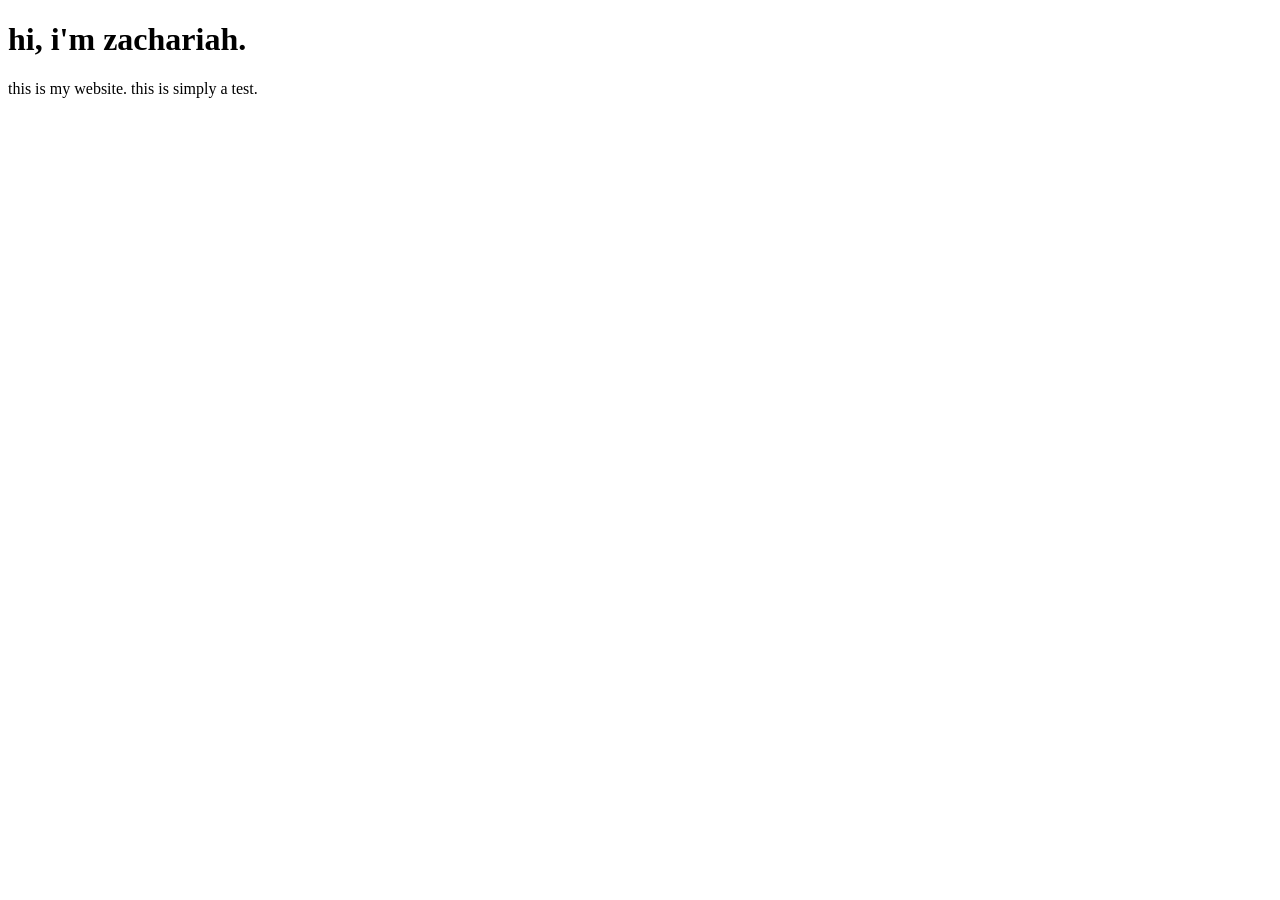
==== index.html @ d4d66e4e "creating index as a test" ====
<!DOCTYPE html>
<html lang="en">
<head>
    <meta charset="UTF-8">
    <meta name="viewport" content="width=device-width, initial-scale=1.0">
    <title>Zachariah</title>
</head>
<body>
    <h1>hi, i'm zachariah.</h1>
    <p>this is my website. this is simply a test.</p>
</body>
</html>
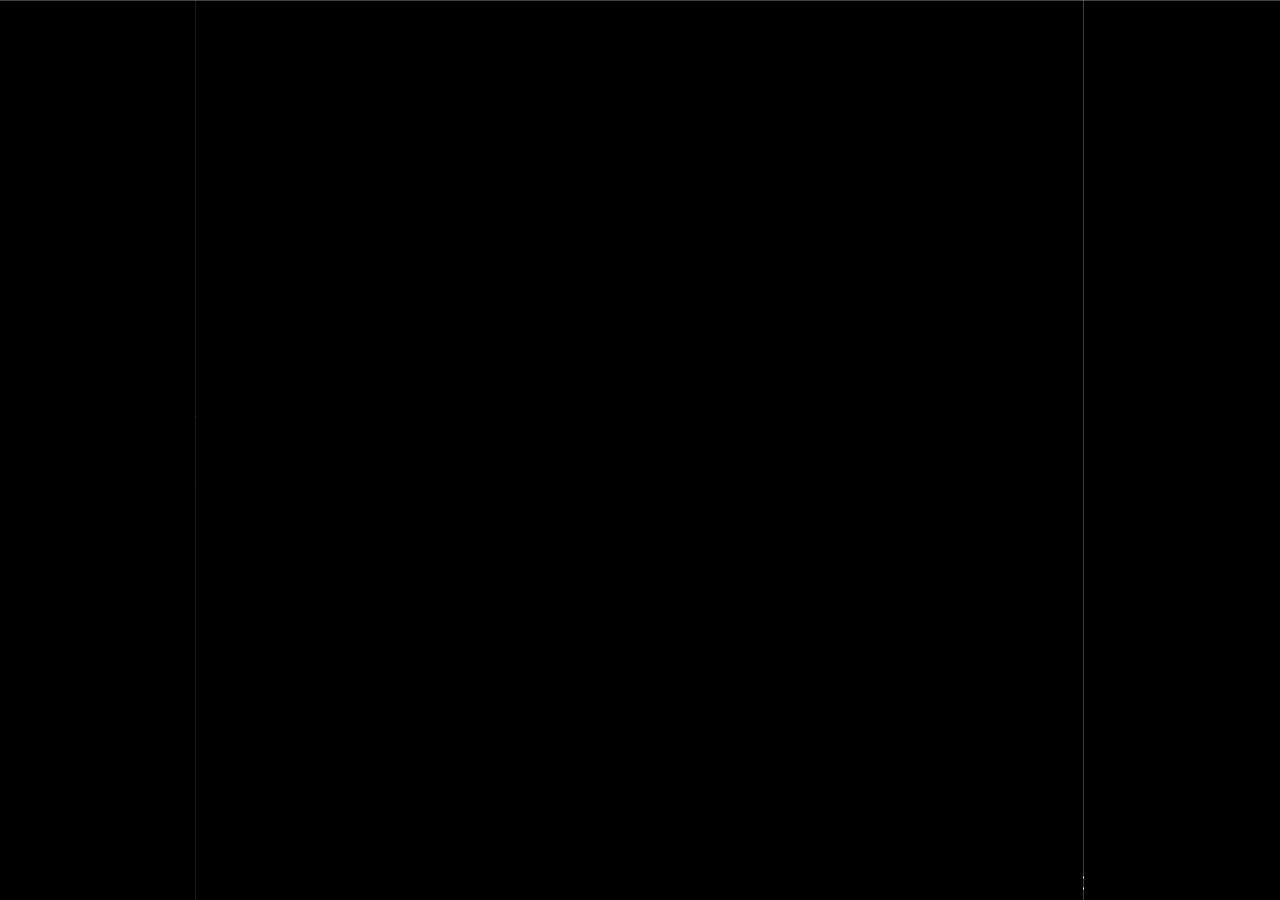
==== commit 82458e86: "Build responsive eclipse landing page from Figma" ====
--- a/index.html
+++ b/index.html
@@ -1,12 +1,42 @@
-<!DOCTYPE html>
-<html lang="en">
+<!doctype html>
+<html lang="zh-CN">
 <head>
-    <meta charset="UTF-8">
-    <meta name="viewport" content="width=device-width, initial-scale=1.0">
-    <title>Zachariah</title>
+  <meta charset="utf-8">
+  <meta name="viewport" content="width=device-width, initial-scale=1, viewport-fit=cover">
+  <meta name="theme-color" content="#202020">
+  <meta name="description" content="Zachariah 的个人网站。">
+  <title>Zachariah</title>
+  <link rel="icon" href="data:,">
+  <link rel="stylesheet" href="assets/fonts/sarasa.css">
+  <link rel="stylesheet" href="styles.css">
+  <script src="layout.js" defer></script>
 </head>
 <body>
-    <h1>hi, i'm zachariah.</h1>
-    <p>this is my website. this is simply a test.</p>
+  <main class="landing" aria-label="Zachariah 的个人网站首页">
+    <canvas class="composite" aria-hidden="true"></canvas>
+    <div class="scene" aria-hidden="true">
+      <div class="eclipses" data-figma-node="2001:9">
+        <img class="eclipse upper" src="assets/eclipse-upper.png" width="1272" height="852" alt="" draggable="false">
+        <img class="eclipse left" src="assets/eclipse-left.png" width="1218" height="816" alt="" draggable="false">
+        <img class="eclipse right" src="assets/eclipse-right.png" width="1218" height="816" alt="" draggable="false">
+        <img class="eclipse lower" src="assets/eclipse-lower.png" width="1218" height="816" alt="" draggable="false">
+        <img class="eclipse center" src="assets/eclipse-center.png" width="1218" height="816" alt="" draggable="false">
+      </div>
+      <img class="eclipse center center-overlay dodge" data-figma-node="2002:35" src="assets/eclipse-center.png" width="1218" height="816" alt="" draggable="false">
+      <img class="spectrum dodge" src="assets/spectrum.svg" width="1936" height="1294" alt="" draggable="false">
+      <img class="circles" src="assets/circles.svg" width="2527" height="3994" alt="" draggable="false">
+      <img class="crosshair" src="assets/crosshair.svg" width="3840.55" height="2563.42" alt="" draggable="false">
+    </div>
+    <h1 class="wordmark dodge">
+      <span class="visually-hidden">Zachariah</span>
+      <img src="assets/wordmark.svg" width="846" height="201" alt="" aria-hidden="true" draggable="false">
+    </h1>
+    <a class="enter dodge" href="home.html" aria-label="点击进入">
+      <img src="assets/enter.svg" width="541" height="101" alt="" aria-hidden="true" draggable="false">
+    </a>
+    <footer class="license dodge">
+      <span class="license-prefix">除非另有说明，本页面的内容遵循 </span><a href="https://creativecommons.org/licenses/by-nc-sa/4.0/deed.zh-hans" rel="license">CC BY-NC-SA 4.0 协议。</a>
+    </footer>
+  </main>
 </body>
 </html>
--- a/styles.css
+++ b/styles.css
@@ -0,0 +1,155 @@
+:root {
+  color-scheme: dark;
+  font-family: "Sarasa Gothic SC", sans-serif;
+  background: #202020;
+  color: #d9d9d9;
+  --scene-scale: .4;
+  --type-scale: .4;
+}
+* { box-sizing: border-box; }
+html, body { margin: 0; min-width: 280px; }
+body { background: #000 url("assets/grain.png") repeat; }
+a { color: inherit; }
+.landing {
+  position: relative;
+  isolation: isolate;
+  width: 100%;
+  height: 100vh;
+  height: 100svh;
+  min-height: 320px;
+  overflow: hidden;
+  background: #000 url("assets/grain.png") repeat;
+}
+/* A single 3840 × 2560 coordinate system keeps the eclipse, beam and
+   crosshair aligned. Only the viewport crop changes on wider screens. */
+.scene {
+  position: absolute;
+  width: 3840px;
+  height: 2560px;
+  left: 50%;
+  top: 50%;
+  transform: translate(-50%, -50%) scale(var(--scene-scale));
+  pointer-events: none;
+  /* This backdrop belongs inside the transformed stacking context, so the
+     eclipse group has the correct background for its color-dodge blend. */
+  background: #000 url("assets/grain.png") repeat;
+  background-size: var(--grain-period, 1280px) var(--grain-period, 1280px);
+}
+.scene img { position: absolute; display: block; max-width: none; }
+.dodge { mix-blend-mode: color-dodge; }
+/* Group opacity is applied once, after compositing all five images.
+   Central eclipse is then repeated outside the group at full opacity. */
+.eclipses { position: absolute; inset: 0; opacity: .5; mix-blend-mode: color-dodge; }
+.upper { left: 264px; top: -170px; }
+.left { left: 799px; top: 360px; }
+.right { left: 1823px; top: 1384px; }
+.lower { left: 2335px; top: 1869px; }
+.center { left: 1299px; top: 874px; }
+.spectrum { left: 1912px; top: 1274px; }
+.circles { left: 656px; top: -717px; }
+.crosshair { left: -.27px; top: 0; }
+/* Exported SVGs retain their natural dimensions, including filter padding.
+   Their wrappers and transforms scale the original artwork uniformly. */
+.wordmark {
+  position: absolute;
+  margin: 0;
+  left: max(12px, 1.380208vw);
+  top: 50%;
+  width: calc(746px * var(--type-scale));
+  height: calc(101px * var(--type-scale));
+  transform: translateY(-50%);
+  pointer-events: none;
+}
+.wordmark img {
+  position: absolute;
+  left: calc(-50px * var(--type-scale));
+  top: calc(-50px * var(--type-scale));
+  transform: scale(var(--type-scale));
+  transform-origin: top left;
+  max-width: none;
+}
+.enter {
+  position: absolute;
+  right: max(6px, .442708vw);
+  top: 50%;
+  width: calc(541px * var(--type-scale));
+  height: max(44px, calc(101px * var(--type-scale)));
+  transform: translateY(-50%);
+  display: flex;
+  align-items: center;
+  text-decoration: none;
+  -webkit-tap-highlight-color: transparent;
+}
+.enter img {
+  position: absolute;
+  top: 50%;
+  left: 0;
+  margin-top: calc(-50.5px * var(--type-scale));
+  transform: scale(var(--type-scale));
+  transform-origin: top left;
+  max-width: none;
+}
+.enter:focus-visible { outline: 1px solid #eee; outline-offset: 10px; }
+.license {
+  position: absolute;
+  right: max(8px, env(safe-area-inset-right));
+  bottom: max(4px, env(safe-area-inset-bottom));
+  max-width: calc(100% - 24px);
+  font-size: clamp(12px, 1.5625vw, 24px);
+  line-height: 1.3;
+  letter-spacing: -.05em;
+  text-align: right;
+}
+.license a { text-decoration: none; }
+.license a:hover, .license a:focus-visible { text-decoration: underline; text-underline-offset: .2em; }
+.visually-hidden {
+  position: absolute;
+  width: 1px;
+  height: 1px;
+  padding: 0;
+  margin: -1px;
+  overflow: hidden;
+  clip-path: inset(50%);
+  white-space: nowrap;
+  border: 0;
+}
+@media (max-aspect-ratio: 4/5) {
+  .wordmark { top: max(56px, 12%); left: 50%; transform: translate(-50%, -50%); }
+  .enter { top: auto; bottom: max(84px, 14%); left: 50%; right: auto; transform: translateX(-50%); }
+  .license { right: max(16px, env(safe-area-inset-right)); left: max(16px, env(safe-area-inset-left)); bottom: max(18px, env(safe-area-inset-bottom)); text-align: center; font-size: 12px; line-height: 1.65; }
+  .upper { left: 954px; top: 110px; }
+  .left { left: 1099px; top: 550px; }
+  .right { left: 1523px; top: 1294px; }
+  .lower { left: 1615px; top: 1669px; }
+}
+@media (max-height: 450px) and (min-aspect-ratio: 4/5) {
+  .license { font-size: 11px; }
+}
+@media (forced-colors: active) {
+  .enter:focus-visible { outline: 2px solid LinkText; }
+  .enter { forced-color-adjust: none; }
+}
+/* The destination is deliberately a simple temporary page. */
+.placeholder { min-height: 100vh; min-height: 100svh; display: grid; place-items: center; padding: 32px; text-align: center; }
+.placeholder h1 { font-size: clamp(22px, 4vw, 32px); font-weight: 400; margin: 0 0 20px; }
+.placeholder p { font-size: 15px; line-height: 1.9; margin: 0 0 28px; }
+.placeholder a { font-size: 14px; text-underline-offset: .4em; }
+.composite { position: absolute; inset: 0; width: 100%; height: 100%; pointer-events: none; }
+.license { display: flex; flex-wrap: wrap; justify-content: flex-end; }
+.license a, .license-prefix { white-space: nowrap; }
+.landing.rendered .scene { visibility: hidden; }
+.landing.rendered .wordmark img, .landing.rendered .enter img { visibility: hidden; }
+.landing.rendered .license { color: transparent; mix-blend-mode: normal; }
+.landing.rendered .enter { mix-blend-mode: normal; }
+.landing.rendered .license a:focus-visible { outline: 1px solid #eee; outline-offset: 4px; }
+.landing.rendered .license a:hover { box-shadow: 0 1px 0 #999; }
+@media (max-aspect-ratio: 4/5) {
+  .license { justify-content: center; }
+  .license-prefix { width: 100%; }
+}
+@media (forced-colors: active) {
+  .landing.rendered .composite { display: none; }
+  .landing.rendered .license { color: CanvasText; }
+  .landing.rendered .enter::after { content: "点击进入 →"; color: LinkText; font-size: 20px; }
+  .landing.rendered .wordmark::after { content: "Zachariah"; color: CanvasText; font-size: 24px; }
+}
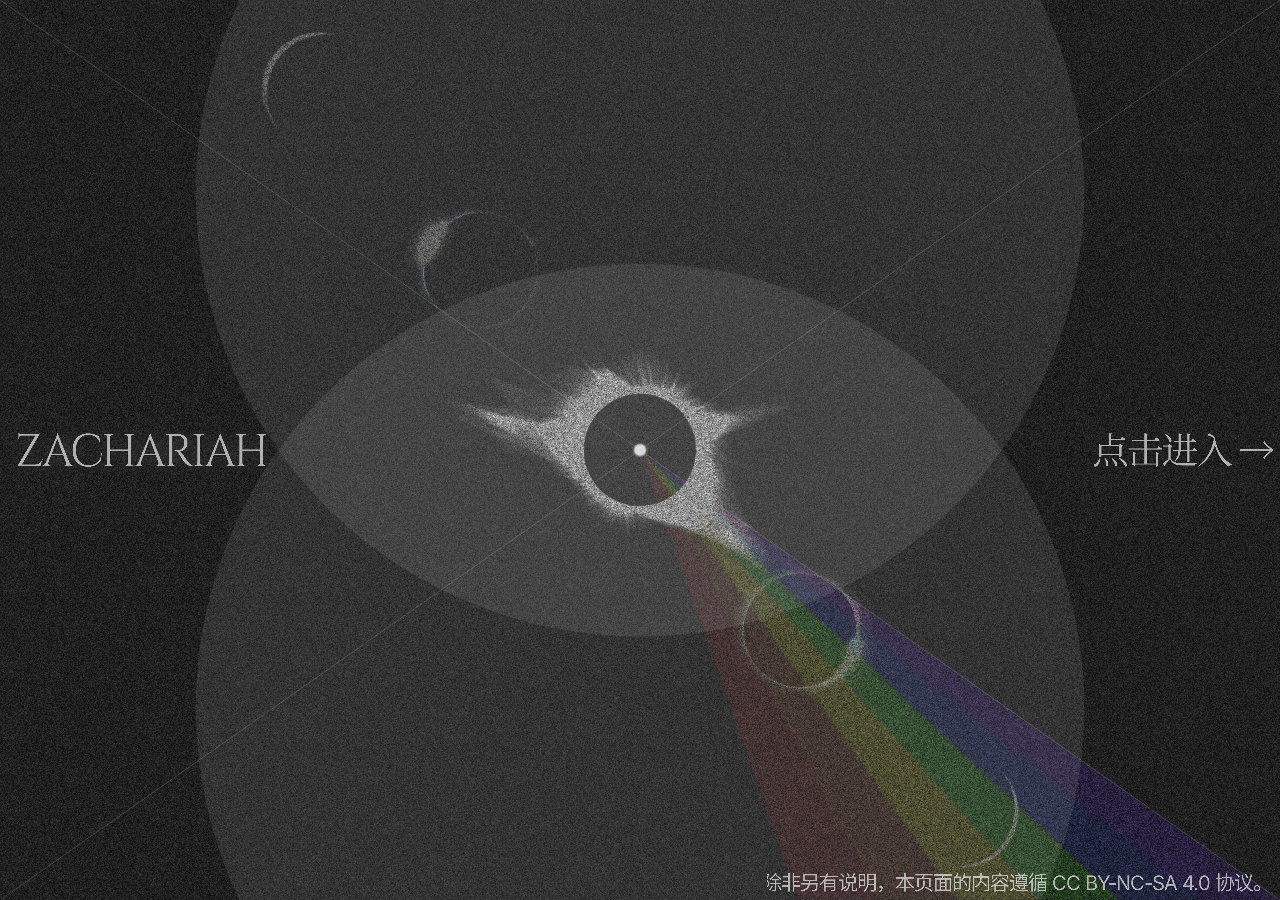
==== commit 00622cc1: "Fit composition to viewport and soften grain" ====
--- a/index.html
+++ b/index.html
@@ -8,8 +8,9 @@
   <title>Zachariah</title>
   <link rel="icon" href="data:,">
   <link rel="stylesheet" href="assets/fonts/sarasa.css">
-  <link rel="stylesheet" href="styles.css">
-  <script src="layout.js" defer></script>
+  <link rel="stylesheet" href="styles.css?v=2">
+  <script src="geometry.js?v=2" defer></script>
+  <script src="layout.js?v=2" defer></script>
 </head>
 <body>
   <main class="landing" aria-label="Zachariah 的个人网站首页">
--- a/assets/fonts/sarasa.css
+++ b/assets/fonts/sarasa.css
@@ -0,0 +1,27 @@
+/* Service and Built By: ZeoSeven https://zeoseven.com
+Generated By cn-font-split https://www.npmjs.com/package/cn-font-split
+CopyrightNotice Copyright (c) 2015-2025, Renzhi Li (aka. Belleve Invis, belleve@typeof.net). Portions Copyright (c) 2016 The Inter Project Authors. Portions Copyright (c) 2014-2021 Adobe Systems Incorporated (http://www.adobe.com/). Portions Copyright (c) 2012 Google Inc.
+FontFamilyName Sarasa Gothic SC
+FontFamilyName 更纱黑体 SC
+FontSubfamilyName Regular
+FullFontName Sarasa Gothic SC
+FullFontName 更纱黑体 SC
+PostScriptFontName Sarasa-Gothic-SC-Regular
+TypographicFamilyName Sarasa Gothic SC
+TypographicFamilyName 更纱黑体 SC
+TypographicSubfamilyName Regular
+UniqueFontID Sarasa Gothic SC Regular
+UniqueFontID 更纱黑体 SC Regular
+VersionString Version 1.0.36; ttfautohint (v1.8.4) */
+
+@font-face{font-family:"Sarasa Gothic SC";src:url("./ee97c4e06908896a.woff2")format("woff2");font-style:normal;font-display:swap;font-weight:400;unicode-range:U+4E01,U+4E39,U+4E43,U+4E4C,U+4E95,U+4EC1,U+4ED3,U+4EF2,U+4EFF,U+4F0A,U+4F0D,U+4F0F,U+4F19,U+4F26,U+4F38,U+503E,U+5141,U+51B0,U+51E1,U+51FD,U+520A,U+52D2,U+52E4,U+5348,U+5375,U+5385,U+5409,U+5434,U+54A8,U+54C8,U+5531,U+5708,U+5723,U+5766,U+585E,U+5899,U+58A8,U+58C1,U+58EE,U+594F,U+5976,U+5987-5988,U+5B8F,U+5BD2,U+5C3E,U+5CA9,U+5CB8,U+5D07,U+5E84,U+5E86,U+5F1F,U+5F90,U+5F92,U+5FD8,U+5FE0,U+5FFD,U+6050,U+6089,U+60CA,U+61C2,U+622A,U+624E,U+6270,U+6291,U+62D2,U+62D4,U+6316,U+6389,U+6398,U+63F4,U+641C,U+6469,U+6562,U+656C,U+65CB,U+664B,U+6670,U+6682,U+6696-6697,U+6717,U+6731,U+675C,U+67F1,U+6846,U+6881,U+6A2A,U+6CE1,U+6CFD,U+6D1B,U+6D1E,U+6D25,U+6D59,U+6D6A,U+6D6E,U+6D82,U+6DB5,U+6DE1,U+6E21,U+6ED1,U+6F0F,U+6FB3,U+7070,U+70BC,U+7206,U+7267,U+73CD,U+73E0,U+74E6,U+7518,U+758F,U+7686,U+76DF,U+79E6,U+7ADF,U+7AF9,U+7BB1,U+7C4D,U+7EA4,U+7EB5,U+8010,U+8015,U+8033,U+8083,U+808C,U+80AF,U+80BE,U+80C3,U+80C6,U+80E1,U+80F6,U+80F8,U+8102,U+811A,U+8154,U+8179-817A,U+81E3,U+82AF,U+8350,U+83AB,U+8463,U+84DD,U+8584,U+866B,U+8A89,U+8BAF,U+8BC8,U+8BE6,U+8C0B,U+8C10,U+8C31,U+8C37,U+8C8C,U+8D21,U+8D4B,U+8D4F,U+8D56,U+8DC3,U+8DD1,U+8DF3,U+8F68,U+8F74,U+8F96,U+8FA9,U+8FCE,U+8FD4,U+8FEB,U+9003,U+9006,U+903B,U+906D,U+90A6,U+950B,U+95F2,U+9675,U+97E9,U+9897,U+9910,U+996D,U+9970,U+9A97,U+9C81,U+9EBB,U+9ED8;}
+@font-face{font-family:"Sarasa Gothic SC";src:url("./da750df77bd60ae4.woff2")format("woff2");font-style:normal;font-display:swap;font-weight:400;unicode-range:U+4E1D,U+4E3D,U+4E58-4E59,U+4E71,U+4E73,U+4EAE,U+4F1F,U+4F2F,U+4F73,U+4FC4,U+4FD7,U+500D,U+5012,U+517C,U+51AC,U+51C0,U+51DD,U+51ED,U+523A,U+52C7,U+53EC,U+541B,U+5428,U+54F2,U+552F,U+5706,U+5740,U+5750,U+5851,U+5854,U+590F,U+591C,U+594B,U+5965,U+5B59,U+5B87,U+5C3F,U+5C4A,U+5C65,U+5C97,U+5C9B,U+5CF0,U+5DDD,U+5DE7,U+5E2D,U+5E78,U+5E97,U+5F03,U+5F39,U+5F7B,U+5FC6,U+6000,U+6015,U+6062,U+6076,U+60E0,U+6167,U+6263,U+626C,U+6276,U+62BC-62BD,U+62CD,U+62D3,U+632F,U+6444,U+6491,U+654F,U+65D7,U+65E6,U+66B4,U+66FF,U+670B,U+672B,U+6740,U+6768,U+68A6,U+68B0,U+68EE,U+695A,U+6B32,U+6B96,U+6BEB,U+6C9F,U+6CBF,U+6CE5,U+6D01,U+6D17,U+6D53,U+6DA6,U+6DA8,U+6E20,U+6E7E-6E7F,U+6EB6,U+6F6E,U+706D,U+706F,U+70E7,U+7164,U+7259,U+7262,U+7389,U+73A9,U+7537,U+7624,U+76D0,U+76DB,U+76FE,U+7761,U+77DB,U+77FF,U+788D,U+78C1,U+79CB,U+79D8,U+7B79,U+7C89,U+7C92,U+7CAE,U+7EA0,U+7EAF,U+7ED5,U+7ED8,U+7EEA,U+7F18,U+7F34,U+7F72,U+7FFB,U+809D,U+80A0,U+80BF,U+80DC,U+810F,U+8150,U+821E,U+82D7,U+8377,U+8499,U+8857,U+8863,U+88C2,U+8BBC,U+8BD1,U+8BDA,U+8BFA,U+8C01,U+8C22,U+8D26,U+8D34,U+8D54,U+8D5B,U+8D75,U+8F85-8F86,U+8FC1,U+8FC5,U+8FF9,U+9012,U+904D,U+9075,U+9192,U+91CE,U+95ED,U+9634,U+9677,U+9694,U+96E8,U+96F7,U+9707,U+9875-9876,U+989C,U+9A71,U+9A76,U+9A7E,U+9C9C,U+9F84;}
+@font-face{font-family:"Sarasa Gothic SC";src:url("./e4a4bfb9522927e5.woff2")format("woff2");font-style:normal;font-display:swap;font-weight:400;unicode-range:U+4E4F,U+4EA1,U+4EA6,U+4EEA,U+4F11,U+4F34,U+4F5B,U+4FA7,U+4FB5,U+504F,U+518C,U+51A0,U+51B7,U+521A,U+5238,U+5267,U+52AA,U+5356,U+5377,U+539A,U+53EB,U+53F6,U+5417,U+542F,U+5448,U+547C,U+559C,U+574F,U+586B,U+5947,U+5956,U+59D3,U+5A01,U+5A5A,U+5A92,U+5B54,U+5B63,U+5B81,U+5B8B,U+5B9C,U+5BAB,U+5BBD,U+5BFB,U+5C01,U+5C0A,U+5C1A,U+5C24,U+5C3C,U+5C4B,U+5DF4,U+5E45,U+5E8A,U+5E9F,U+5EA7,U+5F31,U+5F69,U+5FAA,U+60A8,U+60EF,U+6162,U+620F,U+6293,U+6298,U+62B5,U+62DB,U+62DF,U+62E5,U+62FF,U+6311,U+63CF,U+65E7,U+6620,U+665A,U+675F,U+6863,U+6865,U+697C,U+6B22,U+6B4C,U+6B8A-6B8B,U+6BD5,U+6BDB,U+6C0F,U+6C38,U+6C60,U+6C89,U+6C99,U+6CDB,U+6D0B,U+6DF7,U+6E56,U+6F5C,U+7075,U+707E,U+708E,U+70C8,U+70DF,U+7126,U+71C3,U+725B,U+7530,U+7591,U+764C,U+7687,U+76D8,U+786C,U+78B3,U+793C,U+7956,U+7981,U+79C0-79C1,U+79DF,U+7A7F,U+7CD6,U+7D2F,U+7E41,U+7EB7-7EB8,U+7F13,U+8017,U+8089,U+80A5,U+80BA,U+8109,U+819C,U+8239,U+82E6,U+8336,U+8363,U+83CC,U+83DC,U+86CB,U+88C1,U+8986,U+89E6,U+8BBF,U+8BCA,U+8BE2,U+8BF8,U+8C13,U+8D25,U+8D2F,U+8D35,U+8D8B,U+8DDD,U+8DDF,U+8DE8,U+8F6E,U+8F91,U+900F,U+9014,U+9274,U+949F,U+94A2,U+955C,U+95FB,U+963B,U+963F,U+9646,U+9648,U+9690,U+96C4,U+96F6,U+9732,U+987E,U+996E,U+9986,U+9C7C,U+9F13,U+9F50;}
+@font-face{font-family:"Sarasa Gothic SC";src:url("./3fe9dd911f8fb19b.woff2")format("woff2");font-style:normal;font-display:swap;font-weight:400;unicode-range:U+4E03,U+4E34,U+4E3E,U+4E88,U+4E91,U+4E9A,U+4EAB-4EAC,U+4EB2,U+4EBF,U+4ECB,U+4ECD,U+4ED8,U+4EE4,U+4EFD,U+4F24,U+4F59,U+4FC3,U+5019,U+516B,U+516D,U+5178,U+51FB,U+5224,U+534A,U+5360,U+536B,U+5370-5371,U+5374,U+53BF,U+53CC,U+53E6,U+542B-542C,U+5438,U+54EA,U+552E,U+56ED,U+56F0,U+56FA,U+58F0,U+592E,U+5973,U+5B98,U+5BA4,U+5BCC,U+5BDF,U+5C14,U+5C3D,U+5C45,U+5DDE,U+5DEE,U+5E95,U+5EAD,U+5F02,U+5F55,U+5F85,U+5FAE,U+5FD7,U+60A3,U+6258,U+6269,U+6279,U+6297,U+62C5,U+6325,U+635F,U+6362,U+63A2,U+63AA,U+64CD,U+65AF,U+65E9,U+661F,U+671B,U+671D,U+674E,U+677F,U+690D,U+6982,U+6B62,U+6B7B,U+6BCD,U+6BD2,U+6C49,U+6C61,U+6CB3,U+6CB9,U+6CE2,U+6E29,U+6F14,U+6FC0,U+706B,U+7231,U+7248,U+72EC,U+73ED,U+751A,U+7533,U+753B,U+7559,U+7565,U+75AB,U+75C7,U+773C,U+7763,U+77ED,U+7834,U+79FB,U+7A33,U+7A81,U+7AD9,U+7AEF,U+7B26,U+7B51,U+7B54,U+7C73,U+7D22,U+7D27,U+7EA2,U+7EAA,U+7EB3,U+7EC3,U+7EDD,U+7EE7,U+7EFC,U+7F16,U+7F3A,U+80DE,U+822C,U+826F,U+827A,U+8865,U+89C9,U+8BAD,U+8BC9,U+8BCD,U+8BD7,U+8D27,U+8D2D,U+8DF5,U+8F7B,U+8F7D,U+8F93,U+8FB9,U+8FDE,U+9001,U+9488,U+94F6,U+952E,U+9633,U+9636,U+969C,U+9752,U+989D,U+9EC4;}
+@font-face{font-family:"Sarasa Gothic SC";src:url("./cc0b9b2174b24a11.woff2")format("woff2");font-style:normal;font-display:swap;font-weight:400;unicode-range:U+4E14,U+4E25,U+4E50,U+4E61,U+4E89,U+4E92,U+4EC5,U+4ECA,U+4F17,U+4F4F,U+4FBF,U+4FEE,U+5065,U+50CF,U+5145,U+514B,U+514D,U+5174,U+5199,U+519B,U+51CF,U+51E0,U+5207,U+5217,U+521D,U+52A9,U+52B3,U+52BF,U+534E-534F,U+538B,U+53C8,U+53E4,U+53F7,U+5426,U+544A,U+5468,U+547D,U+5584,U+56E2,U+56F4,U+571F,U+5747,U+575A,U+57F9,U+58EB,U+591F,U+592A,U+5931,U+5934,U+59CB,U+59D4,U+5B69,U+5BA1-5BA2,U+5BB3,U+5BC6,U+5C40,U+5C5E,U+5E8F,U+5EB7,U+5F20,U+5F80-5F81,U+5FB7,U+5FEB,U+5FF5,U+623F,U+6253,U+6267,U+627F,U+62E9,U+62EC,U+6309,U+6392,U+6545,U+65CF,U+663E,U+666E-666F,U+667A,U+6750,U+6790,U+6797,U+67D0,U+67D3,U+6838,U+6B3E,U+6C5F,U+6E38,U+6EE1,U+70ED,U+7167,U+7247,U+738B,U+7403,U+7597,U+767D-767E,U+76CA,U+7701,U+771F,U+77F3,U+7840,U+79BB,U+79F0,U+7A0E,U+7AE0,U+7B80,U+7EC8,U+7EDC,U+7FA4,U+80A1,U+82B1,U+82F1,U+836F,U+83B7,U+843D,U+8840,U+88C5,U+89D2,U+8BB2,U+8BB8,U+8BDD,U+8BF7,U+8BFB,U+8D1F,U+8D22,U+8D70,U+8D85,U+8D8A,U+8DB3,U+8FDC,U+8FF0,U+9002,U+914D,U+9500,U+961F,U+964D,U+9650,U+9664,U+968F,U+9769,U+97F3,U+987B,U+9884,U+9996,U+9A6C;}
+@font-face{font-family:"Sarasa Gothic SC";src:url("./10e221a467b781b7.woff2")format("woff2");font-style:normal;font-display:swap;font-weight:400;unicode-range:U+4E07,U+4E1C,U+4E94,U+4EC0,U+4F18,U+4F4E,U+4F55,U+4F60,U+4F8B,U+4F9D,U+503C,U+513F,U+5149,U+515A,U+517B,U+518D,U+51B5,U+5212,U+529E-529F,U+5305,U+5317,U+533B,U+5347,U+5357,U+5373,U+5386,U+53BB,U+53C2,U+53E3,U+53F0,U+53F2,U+54CD,U+5668,U+56DE,U+56FE,U+57DF,U+5883,U+5907,U+590D,U+5B57,U+5B83,U+5C42,U+5C71,U+5E03,U+5E26,U+5E72,U+5E7F,U+5E9C,U+5F15,U+5F71,U+5F8B,U+5FC5,U+6218,U+6237,U+624D,U+628A,U+6295,U+62A4,U+63A7,U+6599,U+65AD,U+6613,U+672A,U+6751,U+6781,U+67E5,U+6821,U+6839,U+683C,U+6848,U+68C0,U+6A21,U+6B65,U+6BB5,U+6BCF,U+6CE8,U+6D4B,U+6D77,U+6D88,U+6DF1,U+6E05,U+72B6,U+7387,U+754C,U+76D1,U+76F4,U+795E,U+79EF,U+7A7A,U+7B56,U+7B97,U+7CBE,U+7D20,U+7EA6,U+7EC6-7EC7,U+7ED9,U+7EED,U+7EF4,U+7F6E,U+8001,U+804C,U+8054,U+81F4,U+8272,U+8303,U+8425,U+878D,U+897F,U+89C1,U+89C6,U+8A00,U+8BA9,U+8BAE,U+8BC4,U+8BD5,U+8BE5,U+8BED,U+8BFE,U+8C61,U+8D23,U+8D39,U+8F66,U+8FD1,U+9009,U+901F,U+90A3,U+91C7,U+9632,U+9645,U+9669,U+96BE,U+96C6,U+975E,U+98DF,U+9A8C;}
+@font-face{font-family:"Sarasa Gothic SC";src:url("./fede4c5de4e39c37.woff2")format("woff2");font-style:normal;font-display:swap;font-weight:400;unicode-range:U+4E13,U+4E16,U+4E24,U+4E48-4E49,U+4E60,U+4E66,U+4EA4,U+4EF6-4EF7,U+4EFB,U+4F20,U+4F9B,U+505A,U+5143,U+5148,U+5171,U+5177,U+519C,U+51B3,U+51C6,U+5219,U+521B,U+522B,U+5341,U+5355,U+539F,U+53CD,U+53D6-53D7,U+53EA,U+53F8,U+5404,U+540D,U+5411,U+5546,U+56DB,U+578B,U+57CE,U+589E,U+5904,U+5929,U+5B58,U+5B8C,U+5BB9,U+5BFC,U+5C11,U+5DF1-5DF2,U+5E08,U+5F88,U+6001,U+601D,U+603B,U+606F,U+60F3,U+611F,U+624B,U+62A5,U+6301,U+6307,U+63A5,U+63A8,U+652F,U+6536,U+6539,U+653E,U+6548,U+6574,U+65BD,U+6708,U+670D,U+6743,U+6761,U+6784,U+6837,U+6B21,U+6C14,U+6C42,U+6CA1,U+6CBB,U+6D41,U+6D4E,U+6E90,U+73AF,U+75C5,U+770B,U+7740,U+77E5,U+786E,U+793A,U+7A76,U+7C7B,U+7EA7,U+7EBF,U+7EC4,U+7F51,U+7F8E,U+8003,U+81F3,U+8282,U+88AB,U+89C2,U+8BA4,U+8BB0,U+8BBA,U+8BC1,U+8BC6,U+8C03,U+8D77,U+8DEF,U+8EAB,U+8F6C,U+8F83,U+8FBE,U+8FD0,U+8FD8,U+9020,U+9053,U+91CC,U+95E8,U+9662,U+9879,U+9886,U+98CE;}
+@font-face{font-family:"Sarasa Gothic SC";src:url("./69c98eff29ccaa34.woff2")format("woff2");font-style:normal;font-display:swap;font-weight:400;unicode-range:U+4E09,U+4E8B-4E8C,U+4E9B,U+4ECE,U+4ED6,U+4EE3,U+4F01,U+4F46,U+4F4D,U+4F7F,U+4FDD,U+4FE1,U+5165,U+516C,U+5185,U+5229,U+524D,U+52A0-52A1,U+533A,U+53CA,U+53D8,U+5458,U+54C1,U+56E0,U+573A,U+57FA,U+5916,U+597D,U+5982,U+5B50,U+5B89,U+5C06,U+5C0F,U+5E02,U+5E38,U+5E73,U+5E76,U+5EFA,U+5F00,U+5F0F,U+5F3A,U+5F53,U+5F62,U+5F97,U+5FC3,U+60C5,U+610F,U+6216,U+6240,U+6280,U+636E,U+63D0,U+653F,U+6559,U+6570,U+65E0,U+65E5,U+660E,U+66F4,U+6700,U+671F,U+672F,U+679C,U+6807,U+6B63-6B64,U+6BD4,U+6C11,U+6C34,U+6D3B,U+70B9,U+7136,U+7269,U+7279,U+7531,U+7535,U+76EE,U+76F8,U+7814,U+793E,U+79CD,U+79D1,U+7A0B,U+7ACB,U+7B2C,U+7BA1,U+7CFB,U+7ED3,U+7EDF,U+80B2,U+8868,U+89C4,U+89E3,U+8BA1,U+8BBE,U+8BF4,U+8D28,U+8D44,U+901A,U+90FD,U+91CF,U+91D1,U+957F,U+95EE,U+95F4,U+9700,U+9898;}
+@font-face{font-family:"Sarasa Gothic SC";src:url("./cbb3dd2ade57f5ca.woff2")format("woff2");font-style:normal;font-display:swap;font-weight:400;unicode-range:U+4E00,U+4E0A-4E0B,U+4E0D-4E0E,U+4E1A,U+4E2A,U+4E2D,U+4E3A-4E3B,U+4E4B,U+4E5F,U+4E86,U+4E8E,U+4EA7,U+4EBA,U+4EE5,U+4EEC,U+4F1A,U+4F53,U+4F5C,U+5168,U+5173,U+5176,U+51FA,U+5206,U+5230,U+5236,U+529B,U+52A8,U+5316,U+53D1,U+53EF,U+5408,U+540C,U+540E,U+548C,U+56FD,U+5728,U+5730,U+591A,U+5927,U+5B66,U+5B9A,U+5B9E,U+5BB6,U+5BF9,U+5C31,U+5C55,U+5DE5,U+5E74,U+5E94,U+5EA6,U+6027,U+6210-6211,U+6587,U+65B0,U+65B9,U+65F6,U+662F,U+6709,U+672C,U+673A,U+6765,U+6CD5,U+73B0,U+7406,U+751F,U+7528,U+7684,U+7B49,U+7ECF,U+8005,U+800C,U+80FD,U+81EA,U+884C,U+8981,U+8FC7,U+8FD9,U+8FDB,U+90E8,U+91CD,U+9762,U+9AD8;}
+@font-face{font-family:"Sarasa Gothic SC";src:url("./4202be8b424dc55e.woff2")format("woff2");font-style:normal;font-display:swap;font-weight:400;unicode-range:U+2013-2014,U+2018-2019,U+201C-201D,U+2022,U+2026-2027,U+203C,U+2047,U+22EF,U+25CF,U+2E3A,U+3001-3002,U+3008-3011,U+3014-3019,U+30FB,U+FE41-FE44,U+FE4F,U+FF01,U+FF08-FF09,U+FF0C-FF0F,U+FF1A-FF1B,U+FF1F,U+FF3B,U+FF3D,U+FF3F,U+FF5B-FF5E;}
+@font-face{font-family:"Sarasa Gothic SC";src:url("./05a0ffc36433607b.woff2")format("woff2");font-style:normal;font-display:swap;font-weight:400;unicode-range:U+0,U+20-75,U+C3-C4;}
--- a/styles.css
+++ b/styles.css
@@ -8,7 +8,7 @@
 }
 * { box-sizing: border-box; }
 html, body { margin: 0; min-width: 280px; }
-body { background: #000 url("assets/grain.png") repeat; }
+body { background: #000 url("assets/grain.png?v=2") repeat; }
 a { color: inherit; }
 .landing {
   position: relative;
@@ -18,22 +18,16 @@
   height: 100svh;
   min-height: 320px;
   overflow: hidden;
-  background: #000 url("assets/grain.png") repeat;
+  background: #000 url("assets/grain.png?v=2") repeat;
 }
-/* A single 3840 × 2560 coordinate system keeps the eclipse, beam and
-   crosshair aligned. Only the viewport crop changes on wider screens. */
+/* The scene is the viewport itself: it is never cover-scaled or cropped. */
 .scene {
   position: absolute;
-  width: 3840px;
-  height: 2560px;
-  left: 50%;
-  top: 50%;
-  transform: translate(-50%, -50%) scale(var(--scene-scale));
+  inset: 0;
+  width: 100%;
+  height: 100%;
   pointer-events: none;
-  /* This backdrop belongs inside the transformed stacking context, so the
-     eclipse group has the correct background for its color-dodge blend. */
-  background: #000 url("assets/grain.png") repeat;
-  background-size: var(--grain-period, 1280px) var(--grain-period, 1280px);
+  background: #000 url("assets/grain.png?v=2") repeat;
 }
 .scene img { position: absolute; display: block; max-width: none; }
 .dodge { mix-blend-mode: color-dodge; }
@@ -115,12 +109,8 @@
 }
 @media (max-aspect-ratio: 4/5) {
   .wordmark { top: max(56px, 12%); left: 50%; transform: translate(-50%, -50%); }
-  .enter { top: auto; bottom: max(84px, 14%); left: 50%; right: auto; transform: translateX(-50%); }
+  .enter { top: auto; bottom: max(76px, 9%); left: 50%; right: auto; transform: translateX(-50%); }
   .license { right: max(16px, env(safe-area-inset-right)); left: max(16px, env(safe-area-inset-left)); bottom: max(18px, env(safe-area-inset-bottom)); text-align: center; font-size: 12px; line-height: 1.65; }
-  .upper { left: 954px; top: 110px; }
-  .left { left: 1099px; top: 550px; }
-  .right { left: 1523px; top: 1294px; }
-  .lower { left: 1615px; top: 1669px; }
 }
 @media (max-height: 450px) and (min-aspect-ratio: 4/5) {
   .license { font-size: 11px; }
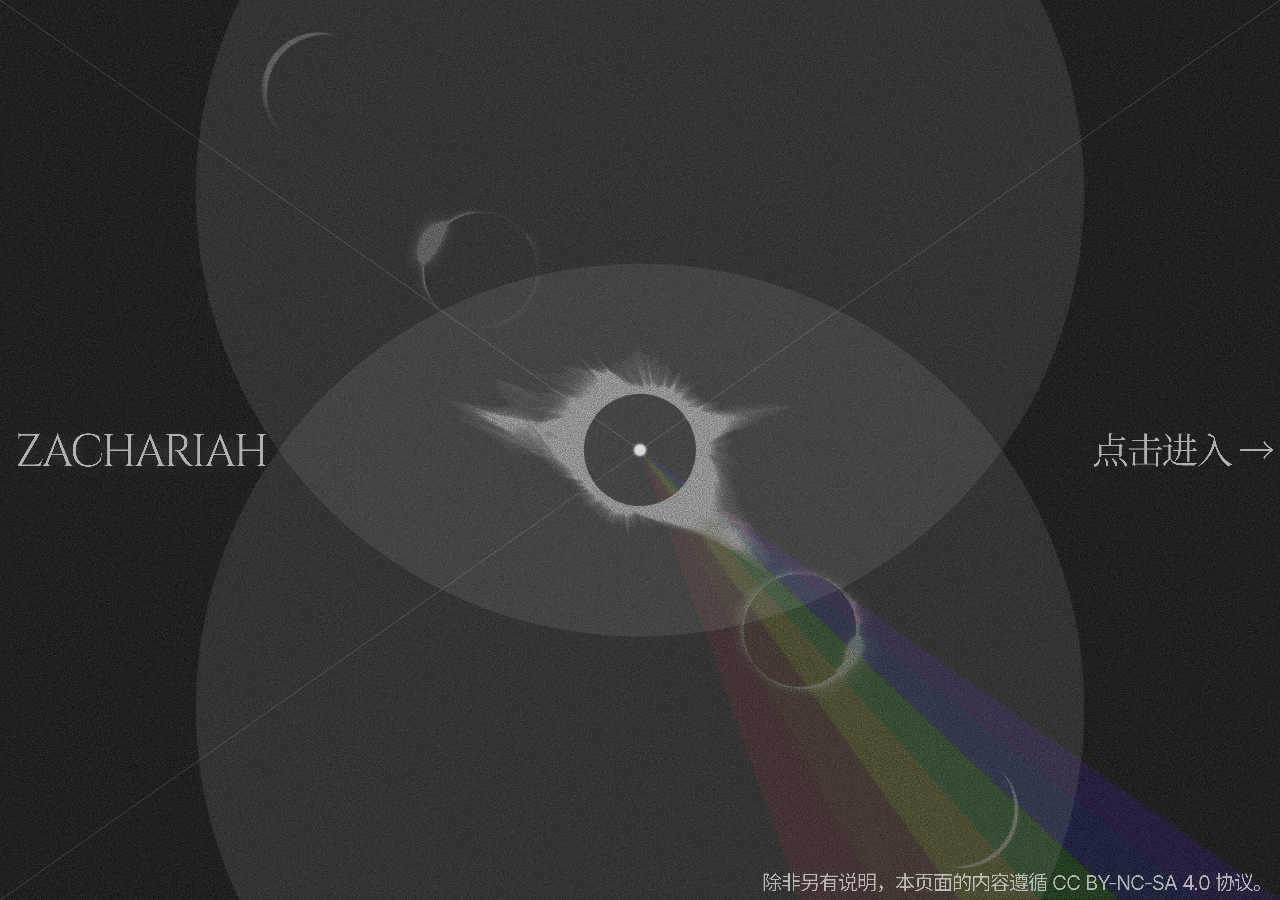
==== commit 54a4d405: "Fix Safari spectrum alpha, footer clipping, and extra ray" ====
--- a/index.html
+++ b/index.html
@@ -9,8 +9,8 @@
   <link rel="icon" href="data:,">
   <link rel="stylesheet" href="assets/fonts/sarasa.css">
   <link rel="stylesheet" href="styles.css?v=2">
-  <script src="geometry.js?v=2" defer></script>
-  <script src="layout.js?v=2" defer></script>
+  <script src="geometry.js?v=3" defer></script>
+  <script src="layout.js?v=3" defer></script>
 </head>
 <body>
   <main class="landing" aria-label="Zachariah 的个人网站首页">
